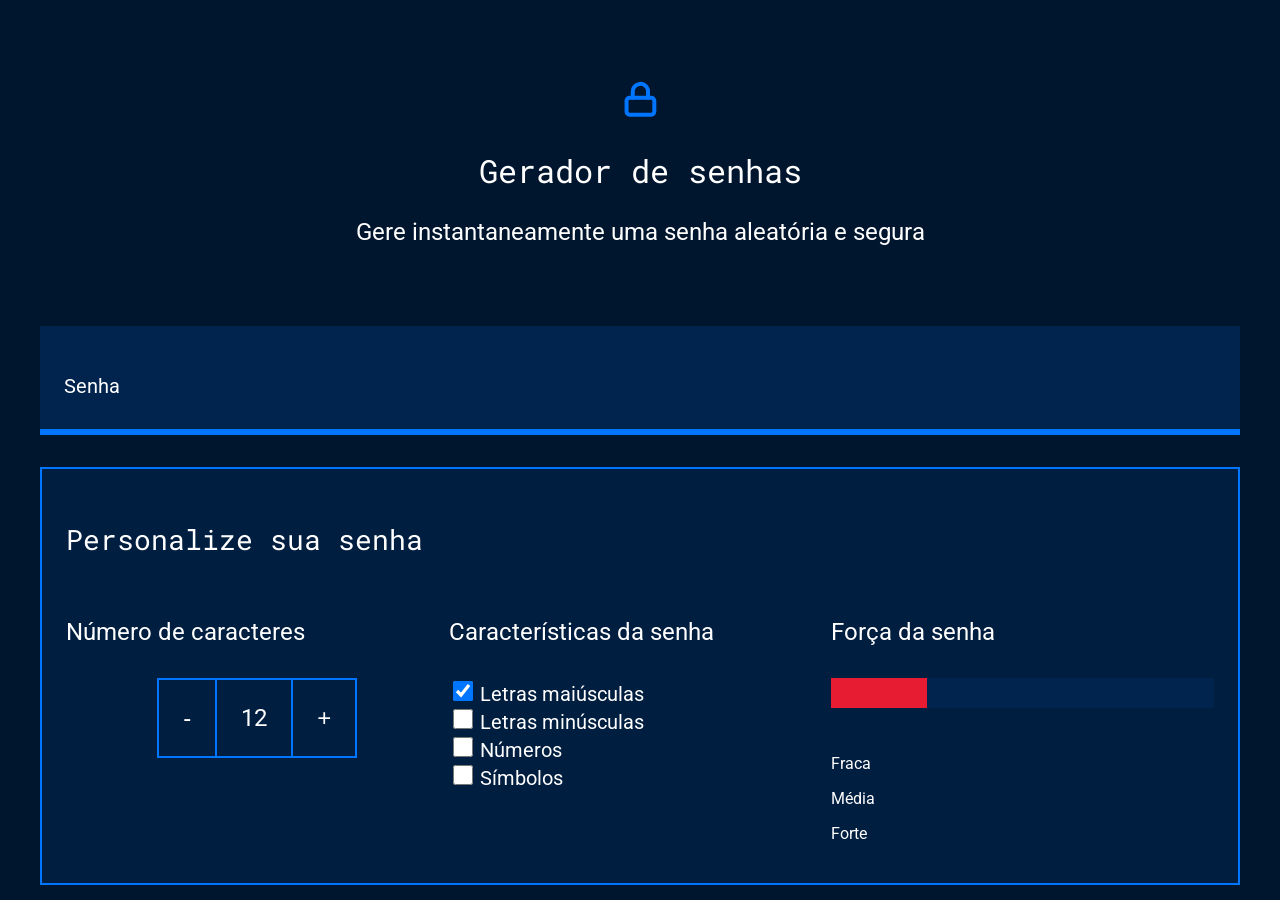
==== js-gerador-senha-aula-3/index.html @ 8e313378 "Add files via upload" ====
<!DOCTYPE html>
<html lang="pt-br">

<head>
    <meta charset="UTF-8">
    <meta name="viewport" content="width=device-width, initial-scale=1.0">
    <title>Gerador de senha</title>
    <link rel="stylesheet" href="style.css">
</head>

<body>
    <section class="conteudo">
        <div class="conteudo-titulo">
            <img src="unlock.svg" alt="cadeado fechado">
            <h2 class="titulo-principal">Gerador de senhas</h2>
            <h3 class="titulo-secundario">Gere instantaneamente uma senha aleatória e segura</h3>
        </div>
        <div class="conteudo-senha">
            <label for="senha">Senha</label>
            <input name="senha" type="text" id="campo-senha">
        </div>
        <div class="parametro">
            <h3 class="parametro-titulo">Personalize sua senha</h3>
            <div class="parametro-coluna__senha">
                <div class="parametro-senha">
                    <h4 class="parametro-senha__titulo">Número de caracteres</h4>
                    <div class="parametro-senha-botoes">
                        <button class="parametro-senha__botao">-</button>
                        <p class="parametro-senha__texto">12</p>
                        <button class="parametro-senha__botao">+</button>
                    </div>
                    <div>
                </div>  
                </div>                
                <div class="parametro-senha">
                    <h4 class="parametro-senha__titulo">Características da senha</h4>
                    <div class="parametro-senha-checkbox">
                        <input name="maiusculo" type="checkbox" class="checkbox" checked>
                        <label for="maiusculo">Letras maiúsculas</label>
                    </div>
                    <div class="parametro-senha-checkbox">
                        <input name="minusculo" type="checkbox" class="checkbox" >
                        <label for="minusculo">Letras minúsculas</label>
                    </div>
                    <div class="parametro-senha-checkbox">
                        <input name="numero" type="checkbox" class="checkbox">
                        <label for="numero">Números</label>
                    </div>
                    <div class="parametro-senha-checkbox">
                        <input name="simbolo" type="checkbox" class="checkbox">
                        <label for="simbolo">Símbolos</label>
                    </div>
                </div>
                
                <!-- Código escondido -->

                    <div class="parametro-senha">
                    <h4 class="parametro-senha__titulo">Força da senha</h4>
                    <div class="barra"></div>
                    <div class="fraca"></div>
                    <div class="parametro-senha-textos"></div>
                    <p>Fraca</p>
                    <p>Média</p>
                    <p>Forte</p>
</div>
                </div>
            </div>
        </div>
    </section>
</body>

</html>
---- js-gerador-senha-aula-3/style.css ----
@import url('https://fonts.googleapis.com/css2?family=Roboto&family=Roboto+Mono&display=swap');

:root{
    --branco: white;
    --cor-de-fundo: #00162E;
    --fundo-senha: #00244D;
    --fundo-texto: #001E40;
    --borda: #0075FF;
    --roboto: 'Roboto', sans-serif;
    --roboto-mono: 'Roboto Mono', monospace;
}

*{
    font-weight: 400;
}

body{
    color: var(--branco);
    background-color: var(--cor-de-fundo);
    font-family: var(--roboto);
}

.titulo-principal{
    font-family: var(--roboto-mono);
    font-size: 32px;
}

.titulo-secundario{
    font-size: 24px;
}

.conteudo-titulo{
    text-align: center;
    margin-top: 80px;
}

.conteudo-senha{
    margin-top: 80px; 
    background: var(--fundo-senha);
    padding: 24px;
    border-bottom: 6px solid var(--borda);
}

#campo-senha{
    background-color: var(--fundo-senha);
    border: none;
    color: var(--branco);
    font-family: var(--roboto-mono);
    font-size: 40px;
    width: 70%;
}

#campo-senha:focus{
    outline: none;
}

.conteudo{
    max-width: 1200px;
    margin: 0 auto;
}

.parametro{
    background-color: var(--fundo-texto);
    border: 2px solid var(--borda);
    margin-top: 32px;
    padding: 24px;
}

.parametro-titulo{
    font-family: var(--roboto-mono);
    font-size: 28px;
}

.parametro-senha__titulo{
    font-size:24px;
}

.parametro-coluna__senha{
    display: flex;
    flex-direction: column;
    justify-content: center;
}
.parametro-senha{
    width: 50%;
    margin: 0 auto;
}

@media screen and (min-width: 768px) {
    .parametro-coluna__senha{
        flex-direction: row;
    }
}
.parametro-senha-botoes{
    display: flex;
    justify-content: center;
}
.parametro-senha__botao{
    background-color: var(--fundo-texto);
    color: var(--branco);
    border: 2px solid var(--borda);
    padding: 24px;
    font-size: 24px;
    cursor: pointer;
}
.parametro-senha__texto{
    padding: 24px;
    border-top: 2px solid var(--borda);
    border-bottom: 2px solid var(--borda);
    margin: 0;
    font-size: 24px;
}
label{
    font-size: 20px;
}
.checkbox{
    width: 20px;
    height: 20px;
    cursor: pointer;
}
.barra{
    background-color: var(--fundo-senha);
    height: 30px;
    width: 100%;
}
.fraca{
    height: 30px;
    width: 25%;
    background-color: #E71B32;
    position: relative;
    bottom: 30px;
}

.parametro-senha-textos {
    display: flex;
    justify-content: space-between;
}
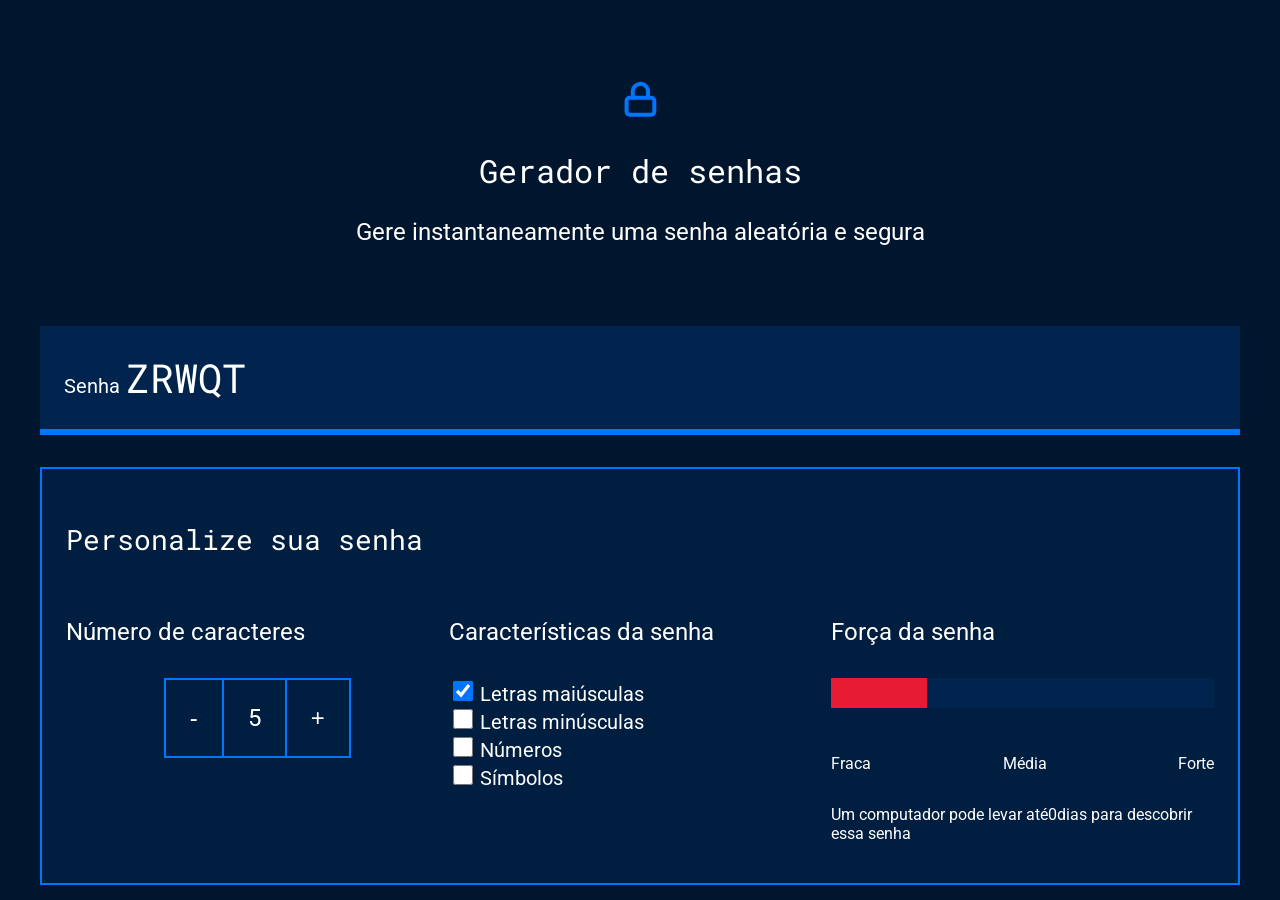
==== commit d451aae2: "Add files via upload" ====
--- a/js-gerador-senha-aula-3/index.html
+++ b/js-gerador-senha-aula-3/index.html
@@ -17,7 +17,7 @@
         </div>
         <div class="conteudo-senha">
             <label for="senha">Senha</label>
-            <input name="senha" type="text" id="campo-senha">
+            <input name="senha" type="text" id="campo-senha" readonly>
         </div>
         <div class="parametro">
             <h3 class="parametro-titulo">Personalize sua senha</h3>
@@ -57,16 +57,20 @@
                     <div class="parametro-senha">
                     <h4 class="parametro-senha__titulo">Força da senha</h4>
                     <div class="barra"></div>
-                    <div class="fraca"></div>
-                    <div class="parametro-senha-textos"></div>
-                    <p>Fraca</p>
+                    <div class="forca fraca"></div>
+                    <div class="parametro-senha-textos">
+                        <p>Fraca</p>
                     <p>Média</p>
                     <p>Forte</p>
+                    </div>
+         <p class="entropia"></p>
+                   
 </div>
                 </div>
             </div>
         </div>
     </section>
+    <script src="main.js"></script>
 </body>
 
 </html>
--- a/js-gerador-senha-aula-3/style.css
+++ b/js-gerador-senha-aula-3/style.css
@@ -130,7 +130,23 @@
     bottom: 30px;
 }
 
-.parametro-senha-textos {
+.media{
+    height: 30px;
+    width: 50%;
+    background-color: #FAF408;
+    position: relative;
+    bottom: 30px;
+}
+
+.forte{
+    height: 30px;
+    width: 100%;
+    background-color: #00FF85;
+    position: relative;
+    bottom: 30px;
+}
+
+.parametro-senha-textos{
     display: flex;
     justify-content: space-between;
-}+}
